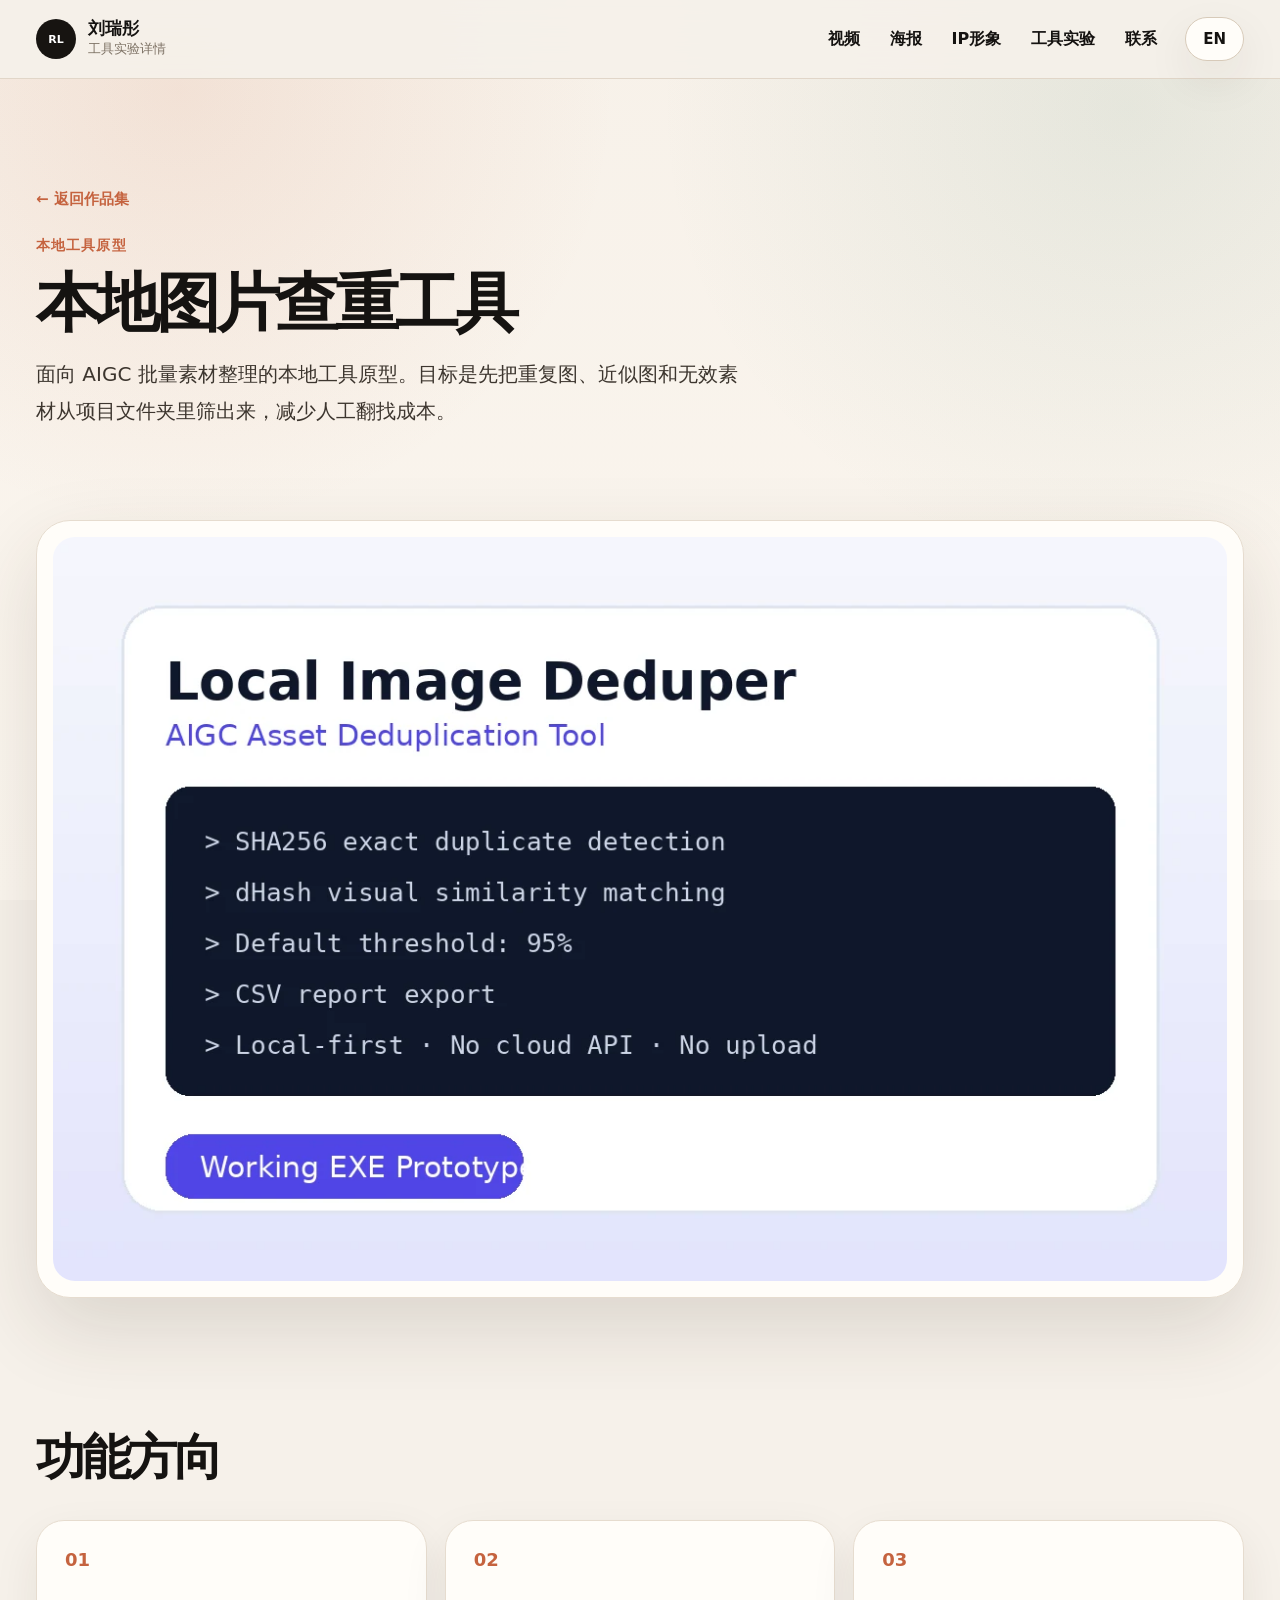
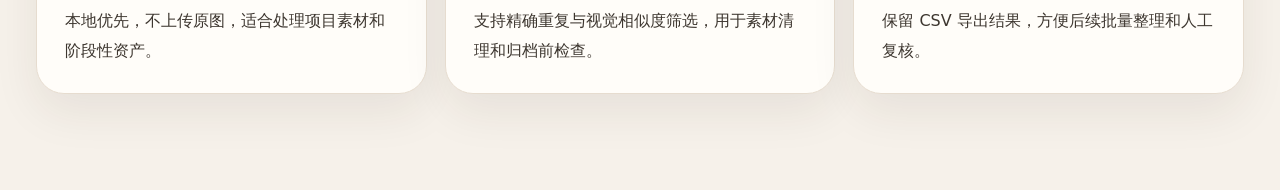
==== tool-deduper.html @ 65234612 "Add files via upload" ====
<!doctype html>
<html lang="zh-CN">
<head>
  <meta charset="utf-8">
  <meta name="viewport" content="width=device-width, initial-scale=1">
  <title>本地图片查重工具｜刘瑞彤作品集</title>
  <link rel="stylesheet" href="assets/css/main.css">
</head>
<body class="cn">
  <nav class="nav"><div class="nav-wrap"><a class="brand" href="index.html#top"><span class="brand-mark">RL</span><span class="brand-text"><b data-cn>刘瑞彤</b><b data-en>Ruitong Liu</b><small data-cn>工具实验详情</small><small data-en>Tool Detail</small></span></a><div class="nav-links"><a href="index.html#video" data-cn>视频</a><a href="index.html#posters" data-cn>海报</a><a href="index.html#ip" data-cn>IP形象</a><a href="index.html#lab" data-cn>工具实验</a><a href="index.html#contact" data-cn>联系</a><a href="index.html#video" data-en>Video</a><a href="index.html#posters" data-en>Posters</a><a href="index.html#ip" data-en>IP</a><a href="index.html#lab" data-en>Lab</a><a href="index.html#contact" data-en>Contact</a></div><button class="lang" id="langBtn" type="button">EN</button></div></nav>
  <main>
    <section class="detail-hero section">
      <div class="shell detail-grid">
        <div class="detail-copy reveal">
          <a class="back-link" href="index.html#lab" data-cn>← 返回作品集</a><a class="back-link" href="index.html#lab" data-en>← Back to portfolio</a>
          <p class="eyebrow" data-cn>本地工具原型</p><p class="eyebrow" data-en>Local Tool Prototype</p>
          <h1 data-cn>本地图片查重工具</h1><h1 data-en>Local Image Deduper</h1>
          <p data-cn>面向 AIGC 批量素材整理的本地工具原型。目标是先把重复图、近似图和无效素材从项目文件夹里筛出来，减少人工翻找成本。</p>
          <p data-en>A local utility prototype for AIGC asset cleanup, designed to identify duplicate, near-duplicate, and low-value images before project archiving.</p>
        </div>
        <button class="detail-image reveal" data-full="assets/images/tools/local-image-deduper.webp"><img src="assets/images/tools/local-image-deduper.webp" alt="本地图片查重工具界面"></button>
      </div>
    </section>
    <section class="section detail-section"><div class="shell detail-notes reveal"><div><h2 data-cn>功能方向</h2><h2 data-en>Direction</h2></div><div class="note-grid"><article><h3>01</h3><p data-cn>本地优先，不上传原图，适合处理项目素材和阶段性资产。</p><p data-en>Local-first workflow without uploading original images.</p></article><article><h3>02</h3><p data-cn>支持精确重复与视觉相似度筛选，用于素材清理和归档前检查。</p><p data-en>Supports exact duplicates and visual similarity matching.</p></article><article><h3>03</h3><p data-cn>保留 CSV 导出结果，方便后续批量整理和人工复核。</p><p data-en>CSV export for manual review and batch cleanup.</p></article></div></div></section>
  </main>
  <div class="modal" id="modal" aria-hidden="true"><button class="modal-close" id="modalClose">×</button><div class="modal-inner" id="modalInner"></div></div><script src="assets/js/main.js"></script>
</body>
</html>
---- assets/css/main.css ----
:root{--bg:#f6f1ea;--card:#fffdf9;--ink:#151311;--text:#443c34;--muted:#7d7265;--line:#e6dccf;--line2:#d7cab9;--accent:#c5633f;--shadow:0 18px 46px rgba(54,40,25,.08);--shadow-lg:0 30px 80px rgba(54,40,25,.14);--max:1840px}*{box-sizing:border-box}html{scroll-behavior:smooth}body{margin:0;background:var(--bg);color:var(--ink);font-family:"PingFang SC","HarmonyOS Sans SC","MiSans","Noto Sans SC","Microsoft YaHei",system-ui,-apple-system,sans-serif;-webkit-font-smoothing:antialiased}body:before{content:"";position:fixed;inset:0;z-index:-2;background:radial-gradient(circle at 14% 10%,rgba(205,111,72,.12),transparent 32%),radial-gradient(circle at 88% 12%,rgba(72,130,104,.1),transparent 34%),linear-gradient(180deg,#f7f1e9,#fbf6ef)}a{text-decoration:none;color:inherit}img{display:block;max-width:100%}button{font:inherit;color:inherit}body.cn [data-en],body.en [data-cn]{display:none!important}.shell,.nav-wrap{width:min(calc(100% - 72px),var(--max));margin:auto}.nav{position:sticky;top:0;z-index:50;background:rgba(246,241,234,.9);border-bottom:1px solid rgba(215,202,185,.7);backdrop-filter:blur(16px)}.nav-wrap{height:70px;display:flex;align-items:center;gap:28px}.brand{display:flex;align-items:center;gap:12px;min-width:250px}.brand-mark{width:36px;height:36px;border-radius:50%;display:grid;place-items:center;background:#171411;color:#fff;font-size:11px;font-weight:850}.brand-text b{display:block;font-size:16px;line-height:1.05}.brand-text small{display:block;font-size:12px;color:var(--muted);margin-top:3px}.nav-links{margin-left:auto;display:flex;gap:30px;align-items:center}.nav-links a{position:relative;padding:8px 0;font-size:15px;font-weight:760}.nav-links a:after{content:"";position:absolute;left:0;right:0;bottom:0;height:2px;border-radius:999px;background:var(--accent);opacity:0;transform:scaleX(.5);transition:.2s ease}.nav-links a:hover:after,.nav-links a.active:after{opacity:1;transform:scaleX(1)}.lang{height:42px;padding:0 17px;border-radius:999px;border:1px solid var(--line2);background:var(--card);font-size:14px;font-weight:850;cursor:pointer;box-shadow:var(--shadow)}.section{padding:96px 0}.section-soft{background:rgba(255,253,249,.52);border-top:1px solid rgba(230,220,207,.9);border-bottom:1px solid rgba(230,220,207,.9)}.reveal{opacity:1;transform:none;transition:opacity .65s ease,transform .65s ease}.js-ready .reveal{opacity:0;transform:translateY(20px)}.js-ready .reveal.in{opacity:1;transform:none}.hero{padding:88px 0 110px}.hero-grid{display:grid;grid-template-columns:minmax(560px,.82fr) minmax(760px,1.18fr);gap:74px;align-items:center}.hero-copy{padding-left:min(3vw,56px)}.eyebrow{margin:0 0 18px;color:var(--accent);font-size:14px;letter-spacing:.08em;font-weight:850}.hero-copy h1{margin:0;font-size:clamp(76px,6.2vw,122px);line-height:.94;letter-spacing:-.075em;font-weight:900}.hero-title{margin:14px 0 0;font-size:clamp(34px,2.8vw,56px);line-height:1.04;letter-spacing:-.055em;color:#51493f;font-weight:850}.hero-lead{max-width:780px;margin:28px 0 0;font-size:21px;line-height:1.86;color:#3d362f}.hero-actions{display:flex;flex-wrap:wrap;gap:12px;margin-top:34px}.btn{display:inline-flex;align-items:center;justify-content:center;height:46px;padding:0 20px;border-radius:999px;border:1px solid var(--line2);font-size:14px;font-weight:780;transition:.22s ease;cursor:pointer}.btn:hover{transform:translateY(-2px)}.btn-dark{background:#171411;color:#fff;border-color:#171411;box-shadow:var(--shadow)}.btn-light{background:var(--card);box-shadow:var(--shadow)}.btn-ghost{background:transparent}.hero-collage{position:relative;height:760px;transform:scale(1.08);transform-origin:center center}.collage-item{position:absolute;margin:0;background:var(--card);border:1px solid var(--line);border-radius:28px;padding:10px;box-shadow:var(--shadow-lg);transition:box-shadow .24s ease}.collage-item:hover{box-shadow:0 40px 90px rgba(54,40,25,.18)}.collage-item img{width:100%;height:100%;object-fit:cover;border-radius:20px}.collage-item figcaption{position:absolute;left:18px;bottom:16px;background:rgba(255,253,249,.96);border:1px solid rgba(230,220,207,.95);border-radius:999px;padding:9px 14px;font-size:12px;font-weight:760;color:#413a32;box-shadow:0 10px 24px rgba(54,40,25,.08)}.c1{width:460px;height:270px;left:128px;top:22px;transform:rotate(2.5deg)}.c2{width:295px;height:392px;right:96px;top:112px;transform:rotate(-3deg)}.c3{width:330px;height:206px;left:24px;top:318px;transform:rotate(-2.6deg)}.c4{width:330px;height:202px;right:28px;top:440px;transform:rotate(2deg)}.c5{width:292px;height:230px;left:250px;bottom:16px;transform:rotate(-2deg)}.c6{width:304px;height:162px;right:148px;bottom:24px;transform:rotate(4deg)}.section-head{margin-bottom:34px}.section-head h2{margin:0;font-size:clamp(46px,4vw,78px);line-height:.98;letter-spacing:-.06em}.section-head p{margin:14px 0 0;max-width:820px;font-size:17px;line-height:1.9;color:var(--text)}.editorial-head{display:grid;grid-template-columns:minmax(360px,.66fr) minmax(520px,.9fr);gap:60px;align-items:end}.minimal-head{display:block}.meta{margin:0 0 12px;color:var(--accent);font-size:12px;font-weight:850;letter-spacing:.07em;text-transform:uppercase}.content-group+.content-group{margin-top:62px}.group-head{display:grid;grid-template-columns:minmax(300px,.55fr) minmax(520px,.8fr);gap:46px;align-items:end;margin:0 0 24px}.group-head h3{margin:6px 0 0;font-size:clamp(30px,2.4vw,44px);letter-spacing:-.045em;line-height:1.06}.group-kicker{margin:0;color:var(--accent);font-size:13px;letter-spacing:.08em;font-weight:850}.group-head p{margin:0;max-width:720px;color:#4c433a;font-size:17px;line-height:1.8}.video-grid{display:grid;gap:22px}.video-grid.four{grid-template-columns:repeat(4,minmax(0,1fr))}.video-card{background:var(--card);border:1px solid var(--line);border-radius:24px;overflow:hidden;box-shadow:var(--shadow);transition:.24s ease;cursor:pointer}.video-card:hover{transform:translateY(-5px);box-shadow:var(--shadow-lg)}.video-cover{width:100%;aspect-ratio:4/4.7;background:#111;border:0;padding:0;position:relative;cursor:pointer;overflow:hidden}.video-cover img{width:100%;height:100%;object-fit:cover;transition:transform .35s ease}.video-card:hover .video-cover img{transform:scale(1.04)}.video-cover span{position:absolute;right:16px;top:16px;width:44px;height:44px;border-radius:50%;display:grid;place-items:center;background:rgba(255,255,255,.96);font-size:15px;box-shadow:0 14px 28px rgba(0,0,0,.16)}.card-copy{padding:19px 20px 22px}.card-copy h3{margin:0 0 10px;font-size:21px;line-height:1.18;letter-spacing:-.035em}.card-copy p:last-child{margin:0;font-size:14px;line-height:1.76;color:var(--text)}.poster-editorial{display:grid;gap:34px}.poster-feature{background:var(--card);border:1px solid var(--line);border-radius:34px;padding:34px;box-shadow:var(--shadow);display:grid;grid-template-columns:minmax(0,1.28fr) minmax(360px,.52fr);gap:34px;align-items:center}.poster-feature.reverse-layout{grid-template-columns:minmax(0,1.05fr) minmax(360px,.62fr)}.poster-feature.reverse-layout .poster-copy{order:1}.poster-feature.reverse-layout .poster-visuals{order:2}.poster-visuals{display:grid;grid-template-columns:minmax(0,1fr) 300px;gap:20px;align-items:center}.poster-visuals.duo-left{grid-template-columns:360px 300px;justify-content:center}.poster-frame{border:0;background:#171411;padding:10px;border-radius:28px;box-shadow:0 22px 54px rgba(0,0,0,.14);cursor:zoom-in;overflow:hidden;transition:.24s ease}.poster-frame:hover{transform:translateY(-4px)}.poster-frame img{width:100%;height:100%;object-fit:contain;border-radius:20px;background:#141210}.poster-frame.wide{aspect-ratio:16/9}.poster-frame.tall{aspect-ratio:9/16}.poster-frame.mini-wide{aspect-ratio:16/9}.poster-frame.large-tall{max-height:570px}.editorial-copy{padding:8px 10px}.editorial-copy h3{margin:0 0 14px;font-size:clamp(34px,2.6vw,50px);line-height:1.06;letter-spacing:-.045em}.editorial-copy p:last-child{font-size:17px;line-height:1.9;color:#3d362f;margin:0}.poster-ribbon{margin-top:34px;background:var(--card);border:1px solid var(--line);border-radius:34px;padding:28px;box-shadow:var(--shadow);display:grid;grid-template-columns:360px minmax(0,1fr);gap:24px;align-items:center}.poster-ribbon-copy h3{margin:0;font-size:30px;letter-spacing:-.04em}.poster-ribbon-grid{display:grid;grid-template-columns:1.2fr .7fr 1.2fr;gap:16px}.poster-frame.mini{aspect-ratio:16/9}.ip-showcase{display:grid;grid-template-columns:minmax(0,1.15fr) minmax(520px,.85fr);gap:28px;align-items:stretch}.ip-main-card{background:var(--card);border:1px solid var(--line);border-radius:34px;padding:28px;box-shadow:var(--shadow)}.ip-main-head{margin-bottom:20px}.ip-main-head h3{margin:0;font-size:clamp(30px,2.5vw,46px);letter-spacing:-.045em}.ip-hero,.ip-card{border:1px solid var(--line);background:var(--card);border-radius:28px;padding:12px;box-shadow:var(--shadow);cursor:zoom-in;transition:.24s ease}.ip-hero:hover,.ip-card:hover{transform:translateY(-4px);box-shadow:var(--shadow-lg)}.ip-hero img{width:100%;height:auto;object-fit:contain;border-radius:20px;background:#fffdf9}.ip-grid.editorial-grid{display:grid;grid-template-columns:repeat(2,minmax(0,1fr));gap:18px}.ip-card{min-height:300px;overflow:hidden}.ip-card img{width:100%;height:100%;min-height:300px;object-fit:contain;border-radius:20px;background:#fffdf9}.lab-grid{display:grid;gap:22px}.clean-lab-grid{grid-template-columns:repeat(3,minmax(0,1fr))}.lab-card{background:var(--card);border:1px solid var(--line);border-radius:28px;overflow:hidden;box-shadow:var(--shadow);transition:.24s ease}.lab-card:hover{transform:translateY(-5px);box-shadow:var(--shadow-lg)}.lab-card img{width:100%;aspect-ratio:16/10;object-fit:cover}.lab-copy{padding:22px}.lab-copy h3{margin:0 0 12px;font-size:30px;letter-spacing:-.04em;line-height:1.1}.lab-copy p:last-child{margin:0;font-size:15.5px;line-height:1.82;color:#3d362f}.lab-link{display:inline-flex;margin-top:16px;border-bottom:1px solid var(--accent);color:var(--accent);font-size:14px;font-weight:780}.contact-card{background:var(--card);border:1px solid var(--line);border-radius:34px;padding:34px;box-shadow:var(--shadow);display:grid;grid-template-columns:minmax(0,1fr) auto;gap:24px;align-items:center}.contact-card h2{margin:0 0 14px;font-size:clamp(40px,3.3vw,60px);line-height:1;letter-spacing:-.06em}.contact-card p{margin:0;max-width:720px;font-size:16px;line-height:1.9;color:var(--text)}.contact-actions{display:flex;gap:12px;flex-wrap:wrap;justify-content:flex-end}.modal{position:fixed;inset:0;z-index:100;display:none;align-items:center;justify-content:center;background:rgba(18,15,12,.78);backdrop-filter:blur(10px);padding:28px}.modal.open{display:flex}.modal-inner{max-width:min(1280px,94vw);max-height:90vh;background:#111;border-radius:24px;overflow:hidden;box-shadow:0 30px 90px rgba(0,0,0,.35)}.modal-inner img,.modal-inner video{max-width:94vw;max-height:90vh;object-fit:contain}.modal-close{position:absolute;right:24px;top:24px;width:42px;height:42px;border:0;border-radius:50%;background:#fff;display:grid;place-items:center;font-size:24px;cursor:pointer}@media(max-width:1500px){.hero-grid{grid-template-columns:minmax(500px,.9fr) minmax(660px,1.1fr)}.hero-collage{transform:scale(1)}.video-grid.four{grid-template-columns:repeat(4,minmax(0,1fr))}}@media(max-width:1380px){.hero-grid,.editorial-head,.group-head,.poster-feature,.poster-feature.reverse-layout,.poster-ribbon,.ip-showcase,.contact-card{grid-template-columns:1fr}.hero-copy{padding-left:0}.hero-collage{max-width:900px;margin:auto}.poster-feature.reverse-layout .poster-copy,.poster-feature.reverse-layout .poster-visuals{order:initial}.video-grid.four,.clean-lab-grid{grid-template-columns:repeat(2,minmax(0,1fr))}.contact-actions{justify-content:flex-start}}@media(max-width:980px){.nav-wrap,.shell{width:min(calc(100% - 36px),var(--max))}.nav-links{display:none}.hero-collage{transform:scale(.88);height:650px}.section{padding:76px 0}.video-grid.four,.clean-lab-grid,.poster-visuals,.poster-visuals.duo-left,.poster-ribbon-grid,.ip-grid.editorial-grid{grid-template-columns:1fr}.ip-card{min-height:auto}.ip-card img{min-height:auto}.poster-frame.large-tall{max-height:none}}@media(max-width:720px){.hero-copy h1{font-size:60px}.hero-title{font-size:32px}.hero-lead{font-size:18px;line-height:1.72}.hero-actions,.contact-actions{flex-direction:column;align-items:stretch}.btn{width:100%}.hero-collage{height:520px;transform:scale(.78);margin-bottom:-70px}.c1{left:34px}.c2{right:16px}.c3{left:0}.c4{right:0}.c5{left:118px}.c6{right:74px}.section-head h2{font-size:42px}.editorial-copy h3,.lab-copy h3,.card-copy h3{font-size:25px}}

/* V8.2 visual/content fixes */
.nav-wrap{height:78px}.nav-links a{font-size:16px}.brand-mark{width:40px;height:40px}.brand-text b{font-size:17px}.brand-text small{font-size:12.5px}.lang{height:44px;font-size:15px}.hero-lead{font-weight:500}.content-group{background:rgba(255,253,249,.36);border:1px solid rgba(230,220,207,.58);border-radius:34px;padding:28px;box-shadow:0 16px 46px rgba(54,40,25,.045)}.content-group+.content-group{margin-top:38px}.group-head p{font-size:18px}.poster-feature-clean{grid-template-columns:minmax(340px,.45fr) minmax(0,1.25fr);padding:42px}.poster-feature-clean .poster-copy{align-self:center}.poster-feature-clean .poster-visuals-main{grid-template-columns:minmax(0,1fr) 330px}.poster-feature-fire{grid-template-columns:minmax(340px,.48fr) minmax(0,1.2fr)}.poster-feature-fire .poster-visuals-fire{grid-template-columns:minmax(0,1fr) 330px}.poster-feature-fire .poster-copy,.poster-feature-fire .poster-visuals{order:initial}.poster-ribbon{grid-template-columns:390px minmax(0,1fr);padding:32px}.poster-ribbon-grid .poster-frame{min-height:220px}.ip-showcase{grid-template-columns:minmax(0,1.15fr) minmax(620px,.85fr)}.ip-main-card,.ip-card{background:#fffdf9}.ip-card{min-height:330px}.ip-card img{min-height:330px;object-fit:contain;padding:8px}.ip-hero img{object-fit:contain;padding:6px}.lab-card{display:block;color:inherit}.lab-card img{object-fit:cover}.lab-link{font-weight:850}.detail-hero{padding-top:110px}.detail-grid{display:grid;grid-template-columns:minmax(520px,.85fr) minmax(560px,1.15fr);gap:70px;align-items:center}.detail-copy h1{margin:0 0 22px;font-size:clamp(56px,5vw,90px);line-height:.95;letter-spacing:-.065em}.detail-copy p:not(.eyebrow){max-width:720px;font-size:20px;line-height:1.86;color:#3d362f}.back-link{display:inline-flex;margin-bottom:28px;color:var(--accent);font-size:15px;font-weight:850}.detail-image{border:1px solid var(--line);background:var(--card);border-radius:34px;padding:16px;box-shadow:var(--shadow-lg);cursor:zoom-in}.detail-image img{width:100%;height:auto;object-fit:contain;border-radius:22px;background:#fff}.detail-section{padding-top:40px}.detail-notes{display:grid;grid-template-columns:360px minmax(0,1fr);gap:40px}.detail-notes h2{margin:0;font-size:clamp(42px,3.8vw,70px);line-height:.95;letter-spacing:-.06em}.note-grid{display:grid;grid-template-columns:repeat(3,minmax(0,1fr));gap:18px}.note-grid article{background:var(--card);border:1px solid var(--line);border-radius:28px;padding:28px;box-shadow:var(--shadow)}.note-grid h3{margin:0 0 36px;color:var(--accent);font-size:18px}.note-grid p{margin:0;font-size:16px;line-height:1.85;color:#3d362f}@media(max-width:1500px){.poster-feature-clean,.poster-feature-fire{grid-template-columns:1fr}.poster-feature-clean .poster-visuals-main,.poster-feature-fire .poster-visuals-fire{grid-template-columns:minmax(0,1fr) 300px}.ip-showcase{grid-template-columns:1fr}.detail-grid,.detail-notes{grid-template-columns:1fr}}@media(max-width:980px){.content-group{padding:20px}.poster-feature-clean .poster-visuals-main,.poster-feature-fire .poster-visuals-fire,.note-grid{grid-template-columns:1fr}.ip-grid.editorial-grid{grid-template-columns:1fr}.ip-card,.ip-card img{min-height:auto}.detail-copy h1{font-size:48px}}
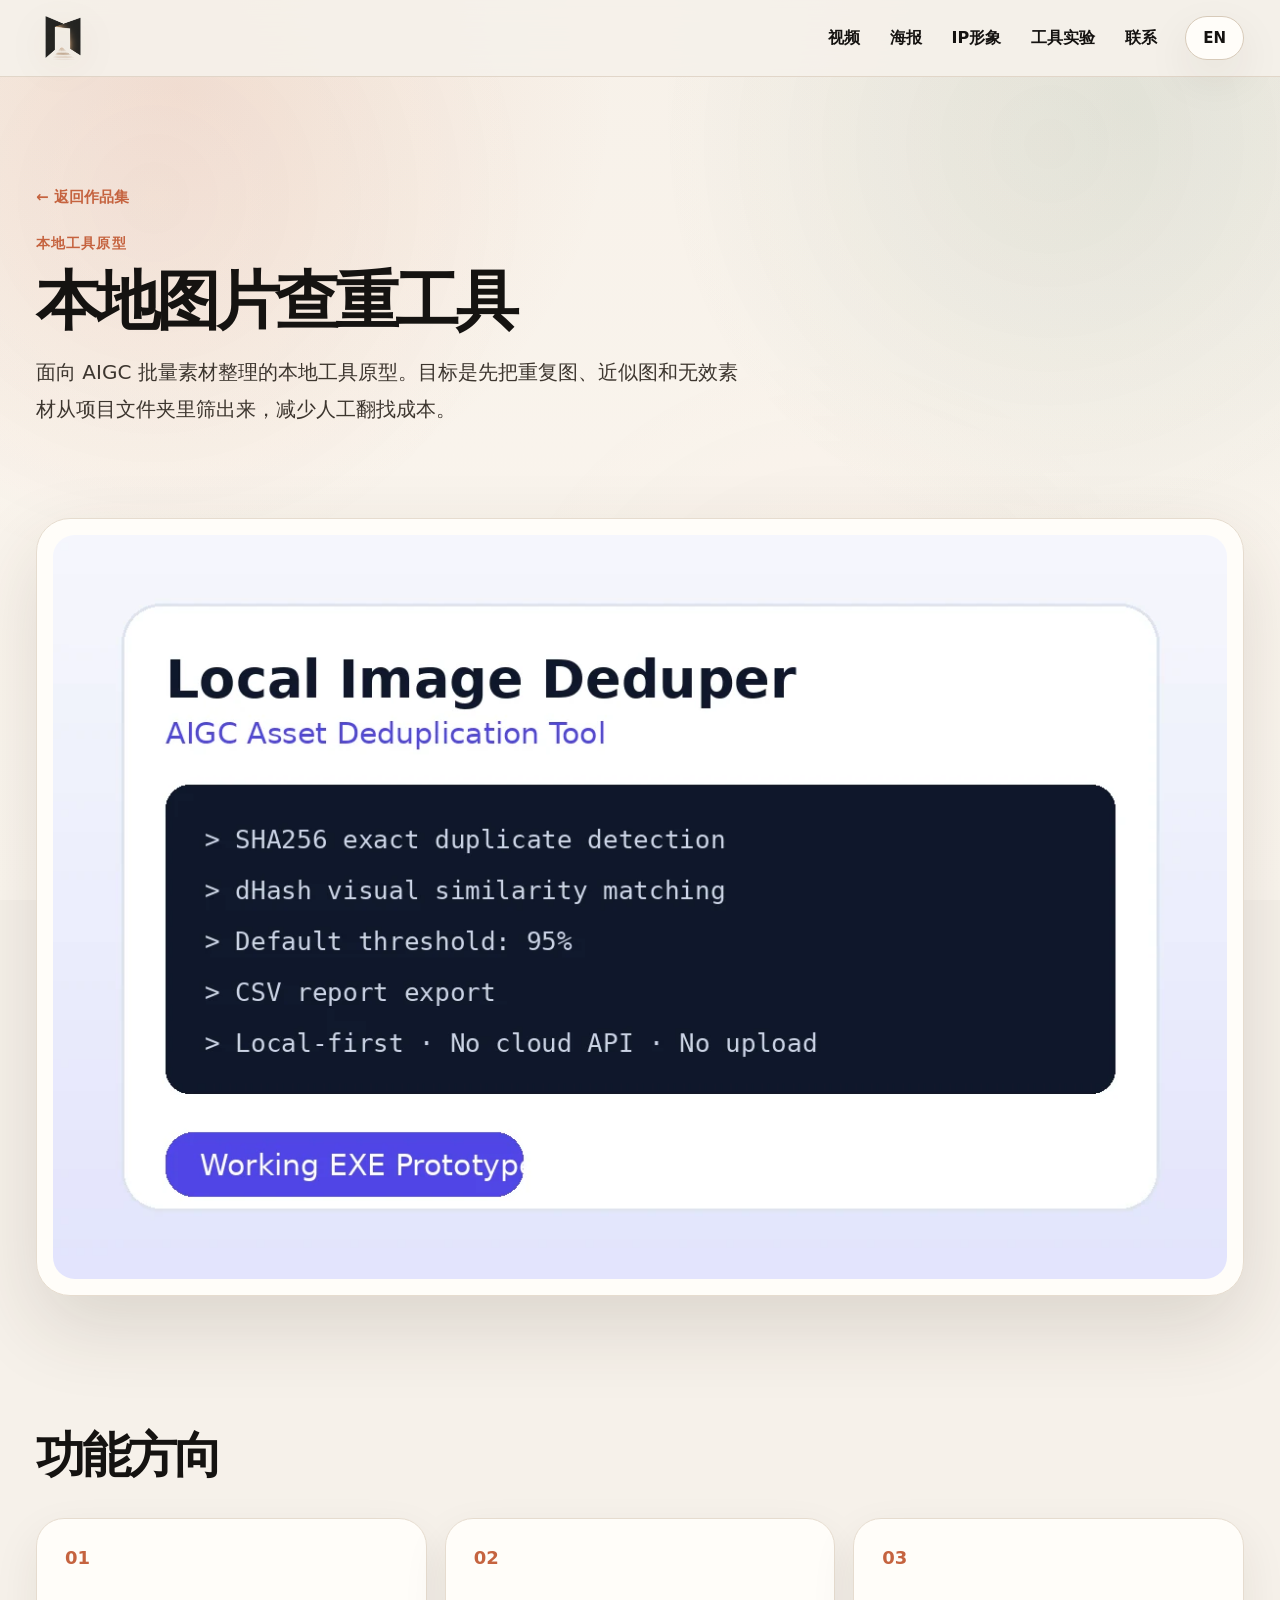
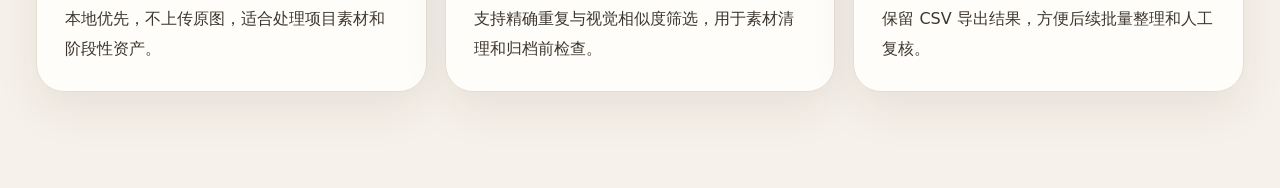
==== commit a3f9d481: "Add files via upload" ====
--- a/tool-deduper.html
+++ b/tool-deduper.html
@@ -4,10 +4,12 @@
   <meta charset="utf-8">
   <meta name="viewport" content="width=device-width, initial-scale=1">
   <title>本地图片查重工具｜刘瑞彤作品集</title>
+  <link rel="icon" type="image/png" href="assets/images/logo/favicon.png">
+  <link rel="apple-touch-icon" href="assets/images/logo/apple-touch-icon.png">
   <link rel="stylesheet" href="assets/css/main.css">
 </head>
 <body class="cn">
-  <nav class="nav"><div class="nav-wrap"><a class="brand" href="index.html#top"><span class="brand-mark">RL</span><span class="brand-text"><b data-cn>刘瑞彤</b><b data-en>Ruitong Liu</b><small data-cn>工具实验详情</small><small data-en>Tool Detail</small></span></a><div class="nav-links"><a href="index.html#video" data-cn>视频</a><a href="index.html#posters" data-cn>海报</a><a href="index.html#ip" data-cn>IP形象</a><a href="index.html#lab" data-cn>工具实验</a><a href="index.html#contact" data-cn>联系</a><a href="index.html#video" data-en>Video</a><a href="index.html#posters" data-en>Posters</a><a href="index.html#ip" data-en>IP</a><a href="index.html#lab" data-en>Lab</a><a href="index.html#contact" data-en>Contact</a></div><button class="lang" id="langBtn" type="button">EN</button></div></nav>
+  <nav class="nav"><div class="nav-wrap"><a class="brand brand-logo-only" href="index.html#top" aria-label="返回作品集"><img class="brand-logo" src="assets/images/logo/site-logo.png" alt="刘瑞彤作品集"></a><div class="nav-links"><a href="index.html#video" data-cn>视频</a><a href="index.html#posters" data-cn>海报</a><a href="index.html#ip" data-cn>IP形象</a><a href="index.html#lab" data-cn>工具实验</a><a href="index.html#contact" data-cn>联系</a><a href="index.html#video" data-en>Video</a><a href="index.html#posters" data-en>Posters</a><a href="index.html#ip" data-en>IP</a><a href="index.html#lab" data-en>Lab</a><a href="index.html#contact" data-en>Contact</a></div><button class="lang" id="langBtn" type="button">EN</button></div></nav>
   <main>
     <section class="detail-hero section">
       <div class="shell detail-grid">
--- a/assets/css/main.css
+++ b/assets/css/main.css
@@ -2,3 +2,354 @@
 
 /* V8.2 visual/content fixes */
 .nav-wrap{height:78px}.nav-links a{font-size:16px}.brand-mark{width:40px;height:40px}.brand-text b{font-size:17px}.brand-text small{font-size:12.5px}.lang{height:44px;font-size:15px}.hero-lead{font-weight:500}.content-group{background:rgba(255,253,249,.36);border:1px solid rgba(230,220,207,.58);border-radius:34px;padding:28px;box-shadow:0 16px 46px rgba(54,40,25,.045)}.content-group+.content-group{margin-top:38px}.group-head p{font-size:18px}.poster-feature-clean{grid-template-columns:minmax(340px,.45fr) minmax(0,1.25fr);padding:42px}.poster-feature-clean .poster-copy{align-self:center}.poster-feature-clean .poster-visuals-main{grid-template-columns:minmax(0,1fr) 330px}.poster-feature-fire{grid-template-columns:minmax(340px,.48fr) minmax(0,1.2fr)}.poster-feature-fire .poster-visuals-fire{grid-template-columns:minmax(0,1fr) 330px}.poster-feature-fire .poster-copy,.poster-feature-fire .poster-visuals{order:initial}.poster-ribbon{grid-template-columns:390px minmax(0,1fr);padding:32px}.poster-ribbon-grid .poster-frame{min-height:220px}.ip-showcase{grid-template-columns:minmax(0,1.15fr) minmax(620px,.85fr)}.ip-main-card,.ip-card{background:#fffdf9}.ip-card{min-height:330px}.ip-card img{min-height:330px;object-fit:contain;padding:8px}.ip-hero img{object-fit:contain;padding:6px}.lab-card{display:block;color:inherit}.lab-card img{object-fit:cover}.lab-link{font-weight:850}.detail-hero{padding-top:110px}.detail-grid{display:grid;grid-template-columns:minmax(520px,.85fr) minmax(560px,1.15fr);gap:70px;align-items:center}.detail-copy h1{margin:0 0 22px;font-size:clamp(56px,5vw,90px);line-height:.95;letter-spacing:-.065em}.detail-copy p:not(.eyebrow){max-width:720px;font-size:20px;line-height:1.86;color:#3d362f}.back-link{display:inline-flex;margin-bottom:28px;color:var(--accent);font-size:15px;font-weight:850}.detail-image{border:1px solid var(--line);background:var(--card);border-radius:34px;padding:16px;box-shadow:var(--shadow-lg);cursor:zoom-in}.detail-image img{width:100%;height:auto;object-fit:contain;border-radius:22px;background:#fff}.detail-section{padding-top:40px}.detail-notes{display:grid;grid-template-columns:360px minmax(0,1fr);gap:40px}.detail-notes h2{margin:0;font-size:clamp(42px,3.8vw,70px);line-height:.95;letter-spacing:-.06em}.note-grid{display:grid;grid-template-columns:repeat(3,minmax(0,1fr));gap:18px}.note-grid article{background:var(--card);border:1px solid var(--line);border-radius:28px;padding:28px;box-shadow:var(--shadow)}.note-grid h3{margin:0 0 36px;color:var(--accent);font-size:18px}.note-grid p{margin:0;font-size:16px;line-height:1.85;color:#3d362f}@media(max-width:1500px){.poster-feature-clean,.poster-feature-fire{grid-template-columns:1fr}.poster-feature-clean .poster-visuals-main,.poster-feature-fire .poster-visuals-fire{grid-template-columns:minmax(0,1fr) 300px}.ip-showcase{grid-template-columns:1fr}.detail-grid,.detail-notes{grid-template-columns:1fr}}@media(max-width:980px){.content-group{padding:20px}.poster-feature-clean .poster-visuals-main,.poster-feature-fire .poster-visuals-fire,.note-grid{grid-template-columns:1fr}.ip-grid.editorial-grid{grid-template-columns:1fr}.ip-card,.ip-card img{min-height:auto}.detail-copy h1{font-size:48px}}
+
+
+/* === V8.3 brand logo + editorial decoration + poster archive refinement === */
+:root{
+  --paper: rgba(255,253,249,.78);
+  --accent-soft: rgba(197,99,63,.12);
+  --ink-soft: rgba(21,19,17,.12);
+}
+body::after{
+  content:"";
+  position:fixed;
+  inset:0;
+  z-index:-1;
+  pointer-events:none;
+  opacity:.42;
+  background-image:
+    radial-gradient(circle at 12% 22%, rgba(197,99,63,.10), transparent 28%),
+    radial-gradient(circle at 82% 16%, rgba(135,122,98,.09), transparent 30%),
+    radial-gradient(circle at 65% 78%, rgba(197,99,63,.055), transparent 32%),
+    radial-gradient(rgba(21,19,17,.10) .55px, transparent .7px);
+  background-size:auto, auto, auto, 22px 22px;
+  mix-blend-mode:multiply;
+}
+.nav-wrap{height:76px}
+.brand.brand-logo-only{
+  min-width:0;
+  width:64px;
+  gap:0;
+}
+.brand-logo{
+  width:54px;
+  height:54px;
+  object-fit:contain;
+  display:block;
+  filter:drop-shadow(0 10px 18px rgba(54,40,25,.08));
+  transition:transform .22s ease;
+}
+.brand-logo-only:hover .brand-logo{transform:translateY(-1px) scale(1.02)}
+.hero{
+  position:relative;
+  overflow:hidden;
+}
+.hero::before{
+  content:"";
+  position:absolute;
+  left:7vw;
+  top:132px;
+  width:140px;
+  height:140px;
+  border-radius:50%;
+  background:
+    radial-gradient(circle, rgba(197,99,63,.16) 1.1px, transparent 1.2px);
+  background-size:14px 14px;
+  opacity:.28;
+  pointer-events:none;
+}
+.hero::after{
+  content:"";
+  position:absolute;
+  right:18vw;
+  top:110px;
+  width:520px;
+  height:520px;
+  border-radius:50%;
+  background:radial-gradient(circle, rgba(255,255,255,.72), rgba(207,172,139,.10) 48%, transparent 70%);
+  pointer-events:none;
+  z-index:-1;
+}
+.hero-copy{position:relative}
+.hero-copy::after{
+  content:"";
+  position:absolute;
+  left:0;
+  bottom:-34px;
+  width:180px;
+  height:1px;
+  background:linear-gradient(90deg, var(--accent), transparent);
+  opacity:.62;
+}
+.hero-lead{
+  max-width:820px;
+  font-size:20px;
+  color:#332d27;
+}
+.collage-item::after{
+  content:"";
+  position:absolute;
+  inset:-6px;
+  border-radius:inherit;
+  border:1px solid rgba(255,255,255,.66);
+  pointer-events:none;
+}
+
+/* poster area */
+.section-posters{
+  position:relative;
+  overflow:hidden;
+}
+.section-posters::before{
+  content:"";
+  position:absolute;
+  right:9vw;
+  top:90px;
+  width:210px;
+  height:210px;
+  border-radius:50%;
+  border:1px solid rgba(197,99,63,.18);
+  opacity:.38;
+}
+.poster-title-head{
+  margin-bottom:28px;
+}
+.poster-editorial{
+  display:grid;
+  gap:28px;
+}
+.poster-feature.poster-feature-archive{
+  position:relative;
+  overflow:hidden;
+  background:rgba(255,253,249,.83);
+  backdrop-filter:blur(8px);
+  border:1px solid rgba(214,199,178,.92);
+  border-radius:34px;
+  padding:28px;
+  box-shadow:0 24px 70px rgba(54,40,25,.10);
+  grid-template-columns:minmax(340px,.42fr) minmax(0,1fr);
+  min-height:390px;
+}
+.poster-feature.poster-feature-archive::before{
+  content:"";
+  position:absolute;
+  inset:16px;
+  border-radius:24px;
+  border:1px solid rgba(197,99,63,.10);
+  pointer-events:none;
+}
+.poster-feature-alt{
+  grid-template-columns:minmax(0,1fr) minmax(360px,.45fr)!important;
+}
+.poster-copy.editorial-copy{
+  position:relative;
+  z-index:1;
+  height:100%;
+  display:flex;
+  flex-direction:column;
+  justify-content:center;
+  padding:22px 24px;
+}
+.poster-index{
+  width:46px;
+  height:46px;
+  border-radius:50%;
+  display:grid;
+  place-items:center;
+  border:1px solid rgba(197,99,63,.28);
+  color:var(--accent);
+  font-weight:900;
+  letter-spacing:-.04em;
+  margin-bottom:24px;
+  background:rgba(255,248,241,.7);
+}
+.poster-index.small{
+  width:38px;
+  height:38px;
+  margin-bottom:14px;
+}
+.editorial-copy .meta{
+  margin-bottom:10px;
+}
+.editorial-copy h3{
+  font-size:clamp(30px,2.35vw,46px);
+  line-height:1.05;
+  margin-bottom:14px;
+}
+.poster-desc,
+.poster-ribbon-copy p:last-child{
+  font-size:16px!important;
+  line-height:1.82!important;
+  color:#3f372f!important;
+  max-width:480px;
+}
+.poster-tags{
+  display:flex;
+  gap:8px;
+  flex-wrap:wrap;
+  margin:22px 0 18px;
+}
+.poster-tags span{
+  min-height:30px;
+  display:inline-flex;
+  align-items:center;
+  border:1px solid rgba(214,199,178,.92);
+  border-radius:999px;
+  padding:0 12px;
+  background:rgba(255,248,241,.72);
+  font-size:12px;
+  font-weight:780;
+  color:#4c433a;
+}
+.poster-facts{
+  margin:auto 0 0;
+  display:grid;
+  gap:10px;
+  border-top:1px solid rgba(214,199,178,.85);
+  padding-top:18px;
+}
+.poster-facts div{
+  display:grid;
+  grid-template-columns:78px minmax(0,1fr);
+  gap:12px;
+}
+.poster-facts dt{
+  color:var(--accent);
+  font-size:12px;
+  font-weight:900;
+  letter-spacing:.08em;
+  text-transform:uppercase;
+}
+.poster-facts dd{
+  margin:0;
+  color:#473f36;
+  font-size:13.5px;
+  line-height:1.55;
+}
+.poster-visuals{
+  position:relative;
+  z-index:1;
+}
+.poster-visuals-main{
+  display:grid;
+  grid-template-columns:minmax(0,1fr) minmax(190px,300px);
+  gap:20px;
+}
+.poster-visuals-fire{
+  display:grid;
+  grid-template-columns:minmax(190px,300px) minmax(0,1fr);
+  gap:20px;
+}
+.poster-frame{
+  background:#11100e;
+  border-radius:26px;
+  padding:9px;
+  box-shadow:0 18px 48px rgba(0,0,0,.18);
+}
+.poster-frame img{
+  border-radius:18px;
+}
+.poster-frame.wide{
+  aspect-ratio:16/9;
+}
+.poster-frame.tall{
+  aspect-ratio:9/16;
+}
+.poster-frame.large-tall{
+  max-height:none;
+}
+.poster-ribbon.poster-ribbon-archive{
+  margin-top:28px;
+  grid-template-columns:360px minmax(0,1fr);
+  padding:28px;
+  background:rgba(255,253,249,.86);
+  border:1px solid rgba(214,199,178,.92);
+  box-shadow:0 24px 70px rgba(54,40,25,.09);
+}
+.poster-ribbon-copy h3{
+  font-size:30px;
+  margin:0 0 10px;
+  letter-spacing:-.04em;
+}
+.poster-ribbon-grid{
+  display:grid;
+  grid-template-columns:1fr .56fr 1fr;
+  gap:18px;
+  align-items:center;
+}
+.poster-frame.mini{
+  aspect-ratio:16/9;
+}
+.poster-frame.vertical-mini{
+  aspect-ratio:9/11;
+}
+
+/* IP and lab polish */
+.ip-showcase{
+  position:relative;
+}
+.ip-showcase::before{
+  content:"";
+  position:absolute;
+  right:18%;
+  top:-30px;
+  width:160px;
+  height:160px;
+  background:radial-gradient(circle, rgba(197,99,63,.12) 1px, transparent 1.1px);
+  background-size:14px 14px;
+  opacity:.35;
+  pointer-events:none;
+}
+.ip-card img,
+.ip-hero img{
+  object-fit:contain!important;
+}
+.lab-card{
+  position:relative;
+}
+.lab-card::after{
+  content:"查看详情";
+  position:absolute;
+  top:16px;
+  right:16px;
+  display:inline-flex;
+  align-items:center;
+  min-height:30px;
+  padding:0 12px;
+  border-radius:999px;
+  background:rgba(255,253,249,.92);
+  border:1px solid rgba(214,199,178,.9);
+  color:#3a332c;
+  font-size:12px;
+  font-weight:800;
+  box-shadow:0 12px 26px rgba(54,40,25,.08);
+}
+body.en .lab-card::after{content:"View detail"}
+
+@media (max-width:1380px){
+  .poster-feature.poster-feature-archive,
+  .poster-feature-alt,
+  .poster-ribbon.poster-ribbon-archive{
+    grid-template-columns:1fr!important;
+  }
+  .poster-visuals-main,
+  .poster-visuals-fire{
+    grid-template-columns:minmax(0,1fr) minmax(180px,260px);
+  }
+}
+@media (max-width:980px){
+  .brand-logo{width:48px;height:48px}
+  .nav-wrap{height:68px}
+  .poster-visuals-main,
+  .poster-visuals-fire,
+  .poster-ribbon-grid{
+    grid-template-columns:1fr;
+  }
+  .poster-copy.editorial-copy{
+    padding:12px 8px;
+  }
+  .poster-facts div{
+    grid-template-columns:1fr;
+    gap:4px;
+  }
+}
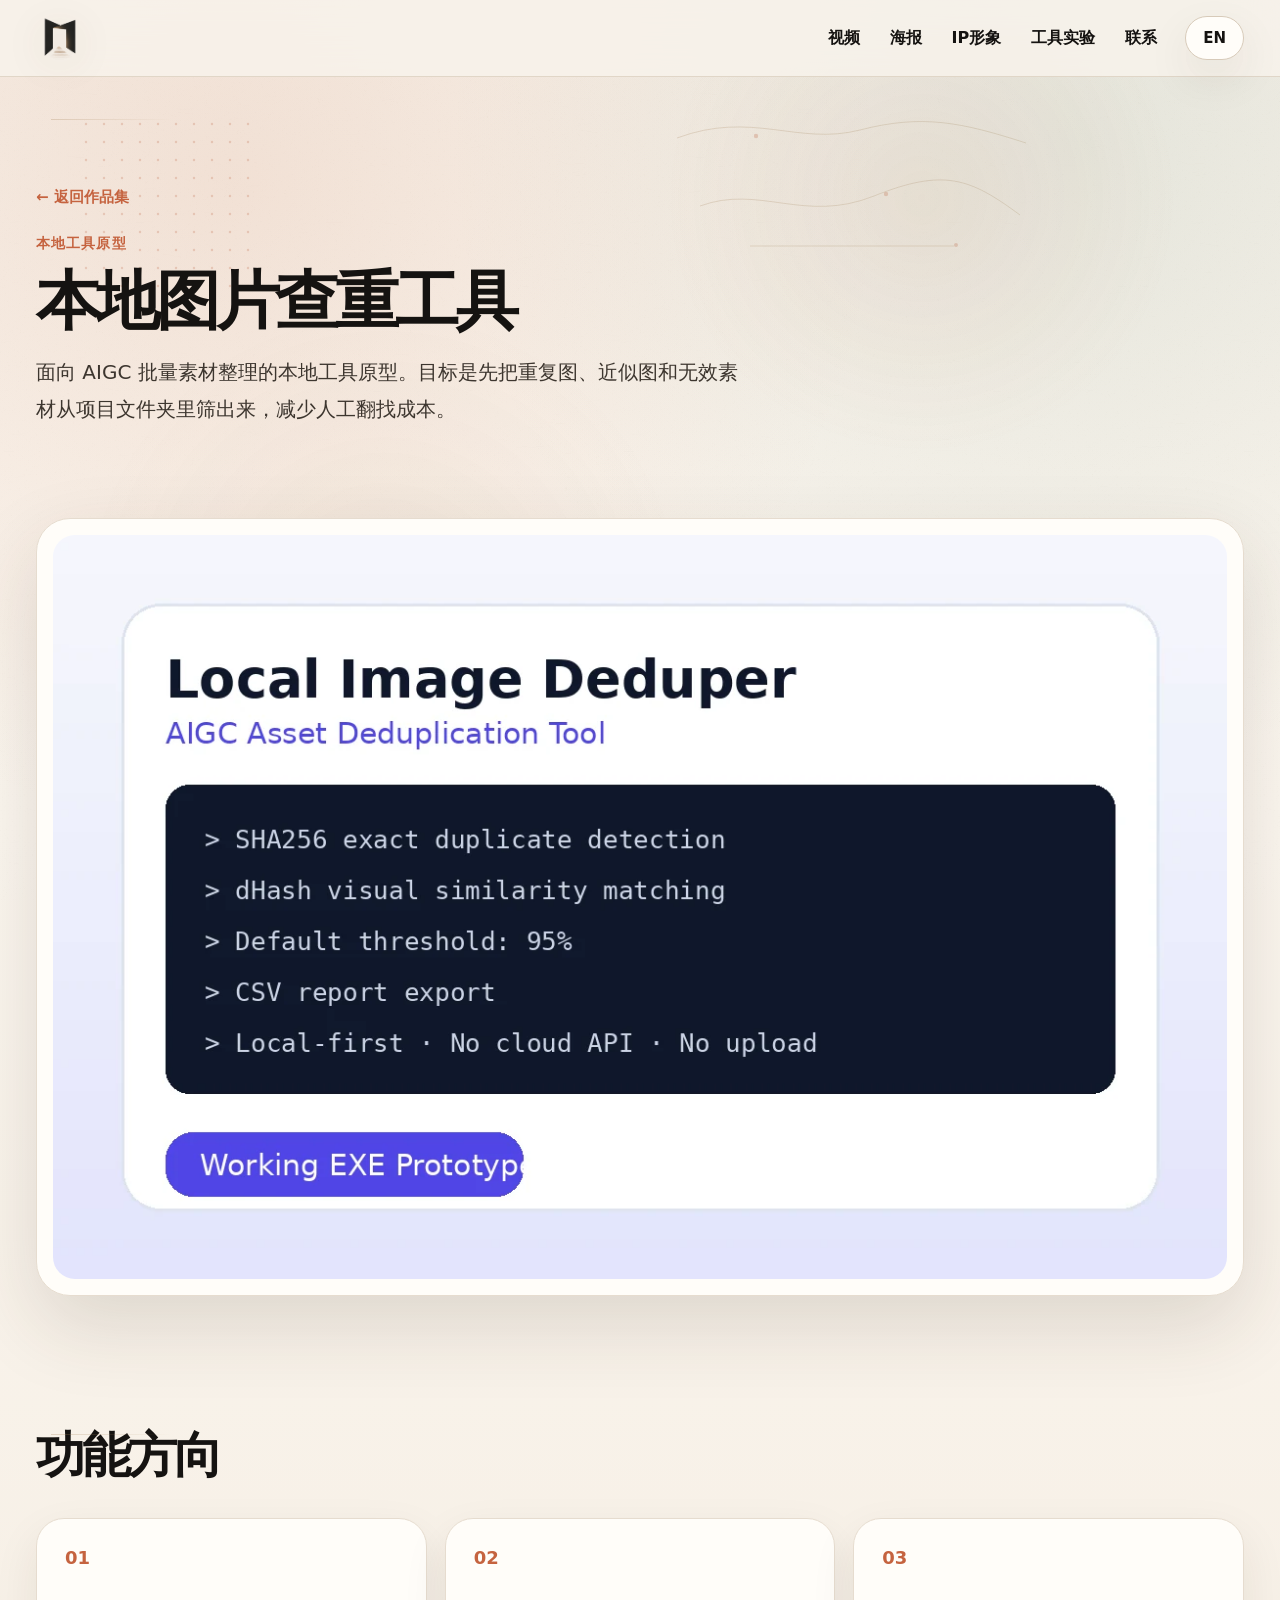
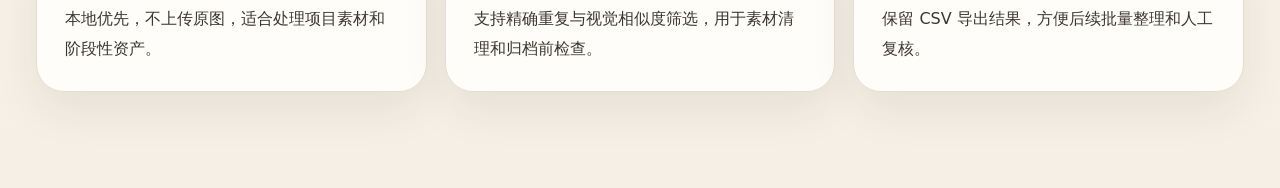
==== commit 10d8335c: "Add files via upload" ====
--- a/tool-deduper.html
+++ b/tool-deduper.html
@@ -4,9 +4,11 @@
   <meta charset="utf-8">
   <meta name="viewport" content="width=device-width, initial-scale=1">
   <title>本地图片查重工具｜刘瑞彤作品集</title>
-  <link rel="icon" type="image/png" href="assets/images/logo/favicon.png">
-  <link rel="apple-touch-icon" href="assets/images/logo/apple-touch-icon.png">
-  <link rel="stylesheet" href="assets/css/main.css">
+
+  <link rel="icon" href="favicon.ico?v=4" sizes="any">
+  <link rel="icon" type="image/svg+xml" href="assets/images/logo/favicon.svg?v=4">
+  <link rel="apple-touch-icon" href="assets/images/logo/apple-touch-icon.png?v=4">
+  <link rel="stylesheet" href="assets/css/main.css?v=4">
 </head>
 <body class="cn">
   <nav class="nav"><div class="nav-wrap"><a class="brand brand-logo-only" href="index.html#top" aria-label="返回作品集"><img class="brand-logo" src="assets/images/logo/site-logo.png" alt="刘瑞彤作品集"></a><div class="nav-links"><a href="index.html#video" data-cn>视频</a><a href="index.html#posters" data-cn>海报</a><a href="index.html#ip" data-cn>IP形象</a><a href="index.html#lab" data-cn>工具实验</a><a href="index.html#contact" data-cn>联系</a><a href="index.html#video" data-en>Video</a><a href="index.html#posters" data-en>Posters</a><a href="index.html#ip" data-en>IP</a><a href="index.html#lab" data-en>Lab</a><a href="index.html#contact" data-en>Contact</a></div><button class="lang" id="langBtn" type="button">EN</button></div></nav>
--- a/assets/css/main.css
+++ b/assets/css/main.css
@@ -353,3 +353,219 @@
     gap:4px;
   }
 }
+
+
+/* === V8.4 favicon/decor visibility fix === */
+html, body {
+  min-height: 100%;
+}
+body {
+  position: relative;
+  overflow-x: hidden;
+  background:
+    radial-gradient(circle at 18% 10%, rgba(198,106,66,.13), transparent 34%),
+    radial-gradient(circle at 84% 8%, rgba(92,136,112,.12), transparent 32%),
+    linear-gradient(180deg, #f7f1e9 0%, #fbf6ef 46%, #f6efe5 100%) !important;
+}
+body::before {
+  content: "";
+  position: fixed;
+  inset: 0;
+  z-index: 0;
+  pointer-events: none;
+  background-image: url("../images/decor/paper-grain.png");
+  background-size: 620px 620px;
+  background-repeat: repeat;
+  opacity: .16;
+  mix-blend-mode: multiply;
+}
+body::after {
+  content: "";
+  position: fixed;
+  inset: 0;
+  z-index: 0;
+  pointer-events: none;
+  background:
+    url("../images/decor/dot-grid.svg") 7% 16% / 180px 180px no-repeat,
+    url("../images/decor/fine-lines.svg") 73% 14% / 360px 160px no-repeat,
+    radial-gradient(circle at 72% 22%, rgba(198,106,66,.13), transparent 22%),
+    radial-gradient(circle at 30% 68%, rgba(150,112,72,.08), transparent 28%);
+  opacity: .62;
+}
+.nav, main, .modal {
+  position: relative;
+  z-index: 1;
+}
+.nav {
+  background: rgba(248,243,236,.82) !important;
+}
+.brand-logo-only {
+  min-width: 0 !important;
+}
+.brand-logo {
+  width: 48px !important;
+  height: 48px !important;
+  object-fit: contain !important;
+  filter: drop-shadow(0 8px 18px rgba(54,40,25,.12));
+}
+.hero {
+  position: relative;
+  isolation: isolate;
+}
+.hero::before {
+  content: "";
+  position: absolute;
+  left: 8%;
+  top: 24%;
+  width: 320px;
+  height: 320px;
+  z-index: -1;
+  pointer-events: none;
+  background:
+    radial-gradient(circle, rgba(198,106,66,.13) 0 1.2px, transparent 1.4px);
+  background-size: 18px 18px;
+  opacity: .42;
+  mask-image: radial-gradient(circle, #000 0 52%, transparent 72%);
+}
+.hero::after {
+  content: "";
+  position: absolute;
+  right: 11%;
+  top: 10%;
+  width: 720px;
+  height: 580px;
+  z-index: -1;
+  pointer-events: none;
+  background:
+    radial-gradient(circle at 50% 46%, rgba(255,246,225,.52), transparent 48%),
+    radial-gradient(circle at 55% 58%, rgba(198,106,66,.16), transparent 62%),
+    url("../images/decor/fine-lines.svg") center / 420px 190px no-repeat;
+  opacity: .95;
+  filter: blur(.1px);
+}
+.hero-copy {
+  position: relative;
+}
+.hero-copy::after {
+  content: "";
+  position: absolute;
+  left: -32px;
+  top: 72px;
+  width: 86px;
+  height: 2px;
+  background: linear-gradient(90deg, rgba(198,106,66,.75), transparent);
+  opacity: .75;
+}
+.hero-collage {
+  position: relative;
+}
+.hero-collage::before {
+  content: "";
+  position: absolute;
+  right: 8%;
+  top: 7%;
+  width: 360px;
+  height: 360px;
+  z-index: -1;
+  pointer-events: none;
+  background: url("../images/decor/dot-grid.svg") center / 180px 180px repeat;
+  opacity: .28;
+  transform: rotate(-8deg);
+  mask-image: radial-gradient(circle, #000 0 42%, transparent 72%);
+}
+.section {
+  position: relative;
+  isolation: isolate;
+}
+.section::before {
+  content: "";
+  position: absolute;
+  left: 4%;
+  top: 42px;
+  width: 120px;
+  height: 1px;
+  background: linear-gradient(90deg, rgba(169,132,90,.52), transparent);
+  opacity: .55;
+  pointer-events: none;
+}
+.section-soft {
+  background:
+    linear-gradient(180deg, rgba(255,253,249,.67), rgba(255,250,243,.52)),
+    radial-gradient(circle at 87% 14%, rgba(198,106,66,.08), transparent 28%) !important;
+}
+.poster-editorial,
+.poster-feature,
+.poster-ribbon,
+.ip-showcase,
+.lab-grid {
+  position: relative;
+}
+.poster-editorial::before {
+  content: "";
+  position: absolute;
+  right: -22px;
+  top: -50px;
+  width: 210px;
+  height: 210px;
+  z-index: -1;
+  background: url("../images/decor/dot-grid.svg") center / 180px 180px repeat;
+  opacity: .24;
+  mask-image: radial-gradient(circle, #000 0 48%, transparent 75%);
+}
+.poster-feature::before {
+  content: "";
+  position: absolute;
+  left: 28px;
+  top: 24px;
+  width: 120px;
+  height: 1px;
+  background: rgba(198,106,66,.42);
+}
+.poster-feature::after {
+  content: "";
+  position: absolute;
+  left: 28px;
+  bottom: 24px;
+  width: 54px;
+  height: 54px;
+  border-left: 1px solid rgba(169,132,90,.34);
+  border-bottom: 1px solid rgba(169,132,90,.34);
+  border-radius: 0 0 0 18px;
+  pointer-events: none;
+}
+.ip-showcase::after {
+  content: "";
+  position: absolute;
+  left: -36px;
+  bottom: -34px;
+  width: 260px;
+  height: 160px;
+  z-index: -1;
+  background: url("../images/decor/fine-lines.svg") center / 360px 160px no-repeat;
+  opacity: .45;
+}
+.clean-lab-grid::before {
+  content: "";
+  position: absolute;
+  right: 7%;
+  top: -54px;
+  width: 190px;
+  height: 190px;
+  z-index: -1;
+  background:
+    radial-gradient(circle, rgba(198,106,66,.12) 0 1.3px, transparent 1.5px);
+  background-size: 16px 16px;
+  opacity: .5;
+  mask-image: radial-gradient(circle, #000 0 48%, transparent 74%);
+}
+@media (max-width: 980px) {
+  body::after {
+    opacity: .36;
+    background:
+      radial-gradient(circle at 78% 12%, rgba(198,106,66,.11), transparent 24%),
+      url("../images/decor/dot-grid.svg") 6% 12% / 140px 140px no-repeat;
+  }
+  .hero::before, .hero::after, .section::before {
+    opacity: .42;
+  }
+}
